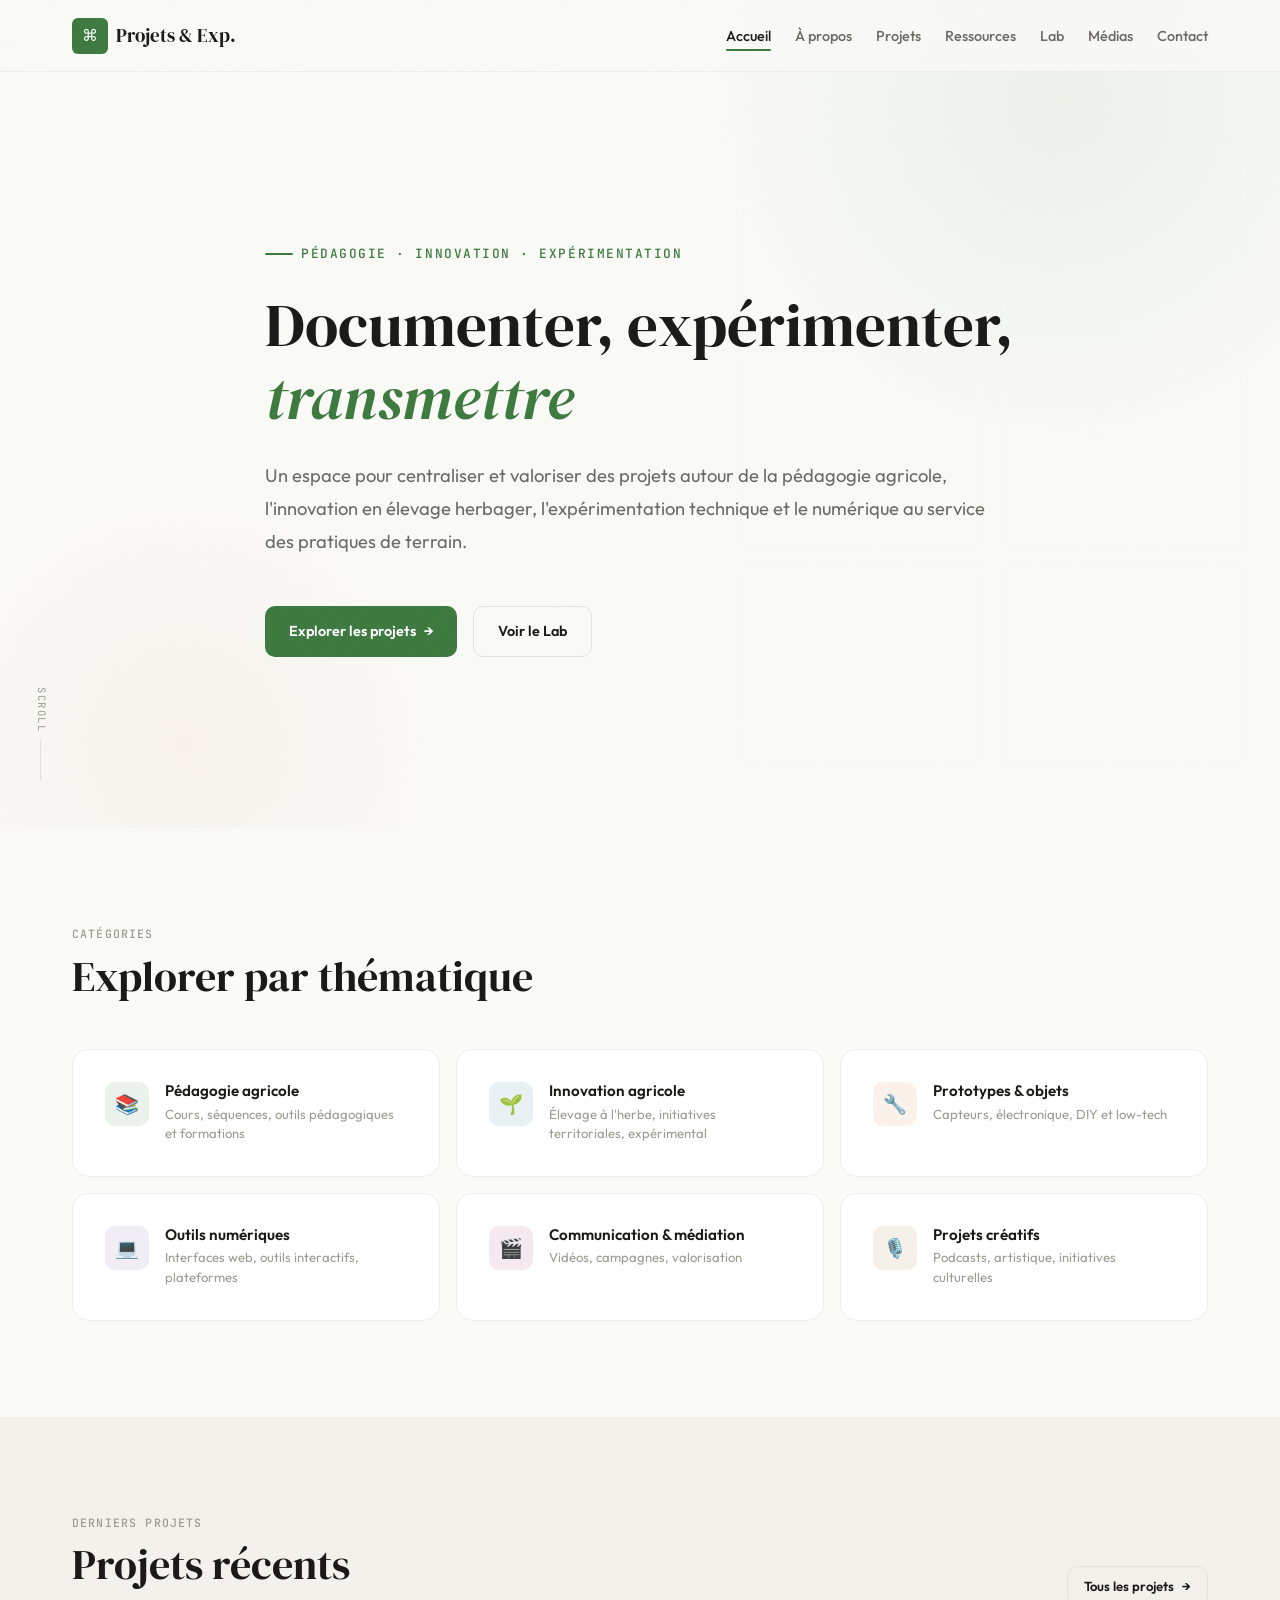
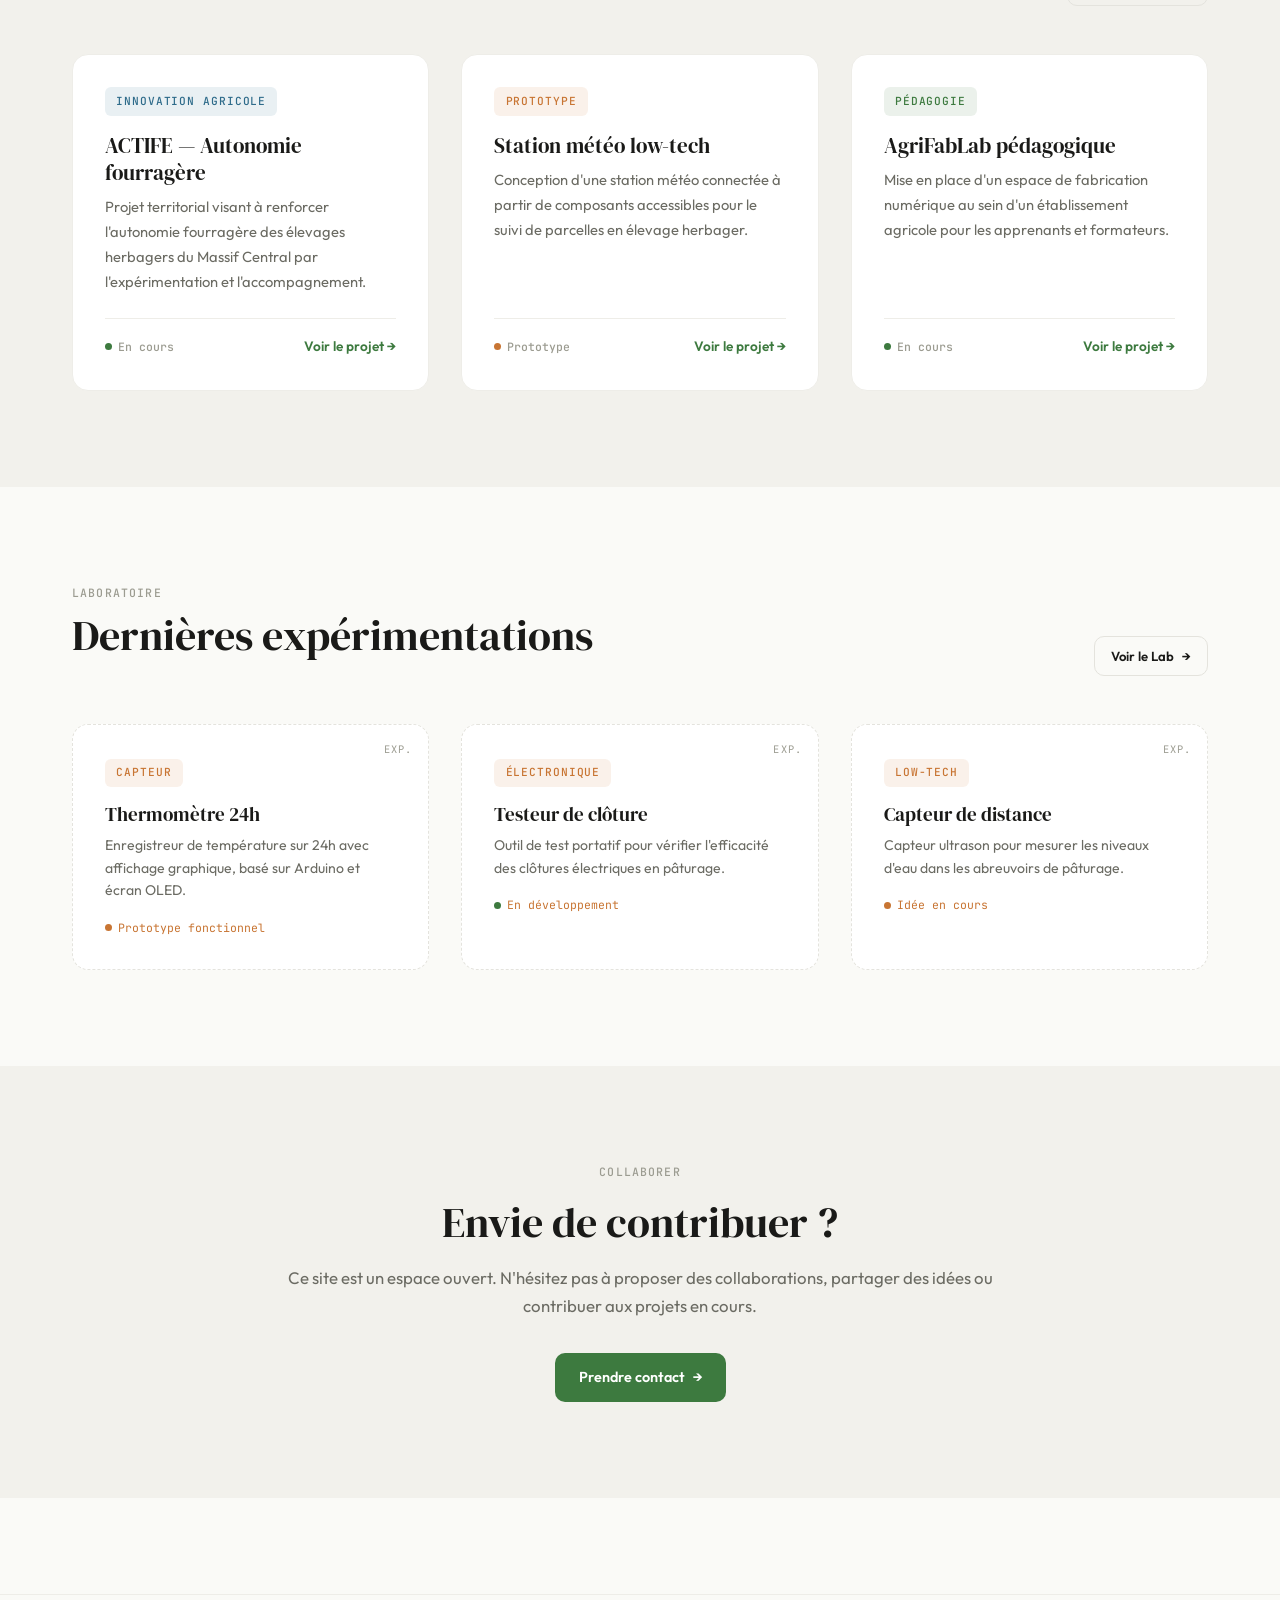
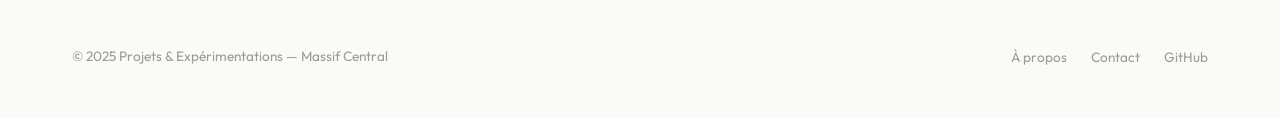
==== index.html @ 82af4fc0 "Add files via upload" ====
<!DOCTYPE html>
<html lang="fr">
<head>
  <meta charset="UTF-8">
  <meta name="viewport" content="width=device-width, initial-scale=1.0">
  <title>Projets & Expérimentations — Pédagogie, Innovation, Agriculture</title>
  <meta name="description" content="Projets autour de la pédagogie agricole, l'innovation en élevage herbager, l'expérimentation technique et le numérique au service de l'agriculture.">
  <link rel="stylesheet" href="style.css">
</head>
<body>

  <nav class="nav">
    <div class="container">
      <a href="index.html" class="nav-logo">
        <div class="logo-icon">⌘</div>
        <span>Projets & Exp.</span>
      </a>
      <ul class="nav-links">
        <li><a href="index.html">Accueil</a></li>
        <li><a href="a-propos.html">À propos</a></li>
        <li><a href="projets.html">Projets</a></li>
        <li><a href="ressources.html">Ressources</a></li>
        <li><a href="lab.html">Lab</a></li>
        <li><a href="medias.html">Médias</a></li>
        <li><a href="contact.html">Contact</a></li>
      </ul>
      <button class="nav-burger" aria-label="Menu"><span></span><span></span><span></span></button>
    </div>
  </nav>

  <!-- Hero -->
  <section class="hero">
    <div class="container">
      <div class="hero-content">
        <div class="hero-eyebrow fade-up">Pédagogie · Innovation · Expérimentation</div>
        <h1 class="fade-up stagger-1">Documenter, expérimenter, <em>transmettre</em></h1>
        <p class="hero-description fade-up stagger-2">
          Un espace pour centraliser et valoriser des projets autour de la pédagogie agricole, 
          l'innovation en élevage herbager, l'expérimentation technique et le numérique 
          au service des pratiques de terrain.
        </p>
        <div class="hero-actions fade-up stagger-3">
          <a href="projets.html" class="btn btn-primary">Explorer les projets <span class="arrow">→</span></a>
          <a href="lab.html" class="btn btn-outline">Voir le Lab</a>
        </div>
      </div>
    </div>
    <div class="hero-grid"><div class="hero-grid-item"></div><div class="hero-grid-item"></div><div class="hero-grid-item"></div><div class="hero-grid-item"></div><div class="hero-grid-item"></div><div class="hero-grid-item"></div></div>
    <div class="scroll-indicator"><span>scroll</span><div class="scroll-line"></div></div>
  </section>

  <!-- Categories -->
  <section class="section">
    <div class="container">
      <div class="section-header fade-up">
        <span class="label">Catégories</span>
        <h2>Explorer par thématique</h2>
      </div>
      <div class="categories-grid">
        <a href="projets.html" class="category-card fade-up stagger-1">
          <div class="category-icon" style="background:rgba(61,122,63,0.1);color:var(--c-tag-pedagogy)">📚</div>
          <div><h4>Pédagogie agricole</h4><p>Cours, séquences, outils pédagogiques et formations</p></div>
        </a>
        <a href="projets.html" class="category-card fade-up stagger-2">
          <div class="category-icon" style="background:rgba(46,107,138,0.1);color:var(--c-tag-innovation)">🌱</div>
          <div><h4>Innovation agricole</h4><p>Élevage à l'herbe, initiatives territoriales, expérimental</p></div>
        </a>
        <a href="lab.html" class="category-card fade-up stagger-3">
          <div class="category-icon" style="background:rgba(200,117,51,0.1);color:var(--c-tag-prototype)">🔧</div>
          <div><h4>Prototypes & objets</h4><p>Capteurs, électronique, DIY et low-tech</p></div>
        </a>
        <a href="projets.html" class="category-card fade-up stagger-4">
          <div class="category-icon" style="background:rgba(107,76,154,0.1);color:var(--c-tag-numeric)">💻</div>
          <div><h4>Outils numériques</h4><p>Interfaces web, outils interactifs, plateformes</p></div>
        </a>
        <a href="medias.html" class="category-card fade-up stagger-5">
          <div class="category-icon" style="background:rgba(138,46,90,0.1);color:var(--c-tag-media)">🎬</div>
          <div><h4>Communication & médiation</h4><p>Vidéos, campagnes, valorisation</p></div>
        </a>
        <a href="projets.html" class="category-card fade-up stagger-6">
          <div class="category-icon" style="background:rgba(154,107,46,0.1);color:var(--c-tag-creative)">🎙️</div>
          <div><h4>Projets créatifs</h4><p>Podcasts, artistique, initiatives culturelles</p></div>
        </a>
      </div>
    </div>
  </section>

  <!-- Projets récents -->
  <section class="section" style="background:var(--c-bg-alt)">
    <div class="container">
      <div class="section-header-row fade-up">
        <div class="section-header" style="margin-bottom:0">
          <span class="label">Derniers projets</span>
          <h2>Projets récents</h2>
        </div>
        <a href="projets.html" class="btn btn-outline btn-sm">Tous les projets <span class="arrow">→</span></a>
      </div>
      <div class="grid-3" style="margin-top:var(--s-2xl)">
        <div class="project-card fade-up stagger-1" style="--card-accent:var(--c-tag-innovation)">
          <span class="card-tag tag-innovation">Innovation agricole</span>
          <h3 class="card-title">ACTIFE — Autonomie fourragère</h3>
          <p class="card-description">Projet territorial visant à renforcer l'autonomie fourragère des élevages herbagers du Massif Central par l'expérimentation et l'accompagnement.</p>
          <div class="card-meta">
            <span class="card-status"><span class="status-dot status-active"></span> En cours</span>
            <a href="projet-detail.html" class="card-link">Voir le projet →</a>
          </div>
        </div>
        <div class="project-card fade-up stagger-2" style="--card-accent:var(--c-tag-prototype)">
          <span class="card-tag tag-prototype">Prototype</span>
          <h3 class="card-title">Station météo low-tech</h3>
          <p class="card-description">Conception d'une station météo connectée à partir de composants accessibles pour le suivi de parcelles en élevage herbager.</p>
          <div class="card-meta">
            <span class="card-status"><span class="status-dot status-prototype"></span> Prototype</span>
            <a href="projet-detail.html" class="card-link">Voir le projet →</a>
          </div>
        </div>
        <div class="project-card fade-up stagger-3" style="--card-accent:var(--c-tag-pedagogy)">
          <span class="card-tag tag-pedagogy">Pédagogie</span>
          <h3 class="card-title">AgriFabLab pédagogique</h3>
          <p class="card-description">Mise en place d'un espace de fabrication numérique au sein d'un établissement agricole pour les apprenants et formateurs.</p>
          <div class="card-meta">
            <span class="card-status"><span class="status-dot status-active"></span> En cours</span>
            <a href="projet-detail.html" class="card-link">Voir le projet →</a>
          </div>
        </div>
      </div>
    </div>
  </section>

  <!-- Lab preview -->
  <section class="section">
    <div class="container">
      <div class="section-header-row fade-up">
        <div class="section-header" style="margin-bottom:0">
          <span class="label">Laboratoire</span>
          <h2>Dernières expérimentations</h2>
        </div>
        <a href="lab.html" class="btn btn-outline btn-sm">Voir le Lab <span class="arrow">→</span></a>
      </div>
      <div class="grid-3" style="margin-top:var(--s-2xl)">
        <div class="lab-card fade-up stagger-1">
          <span class="card-tag">Capteur</span>
          <h4>Thermomètre 24h</h4>
          <p>Enregistreur de température sur 24h avec affichage graphique, basé sur Arduino et écran OLED.</p>
          <div class="lab-status"><span class="status-dot status-prototype"></span> Prototype fonctionnel</div>
        </div>
        <div class="lab-card fade-up stagger-2">
          <span class="card-tag">Électronique</span>
          <h4>Testeur de clôture</h4>
          <p>Outil de test portatif pour vérifier l'efficacité des clôtures électriques en pâturage.</p>
          <div class="lab-status"><span class="status-dot status-active"></span> En développement</div>
        </div>
        <div class="lab-card fade-up stagger-3">
          <span class="card-tag">Low-tech</span>
          <h4>Capteur de distance</h4>
          <p>Capteur ultrason pour mesurer les niveaux d'eau dans les abreuvoirs de pâturage.</p>
          <div class="lab-status"><span class="status-dot status-prototype"></span> Idée en cours</div>
        </div>
      </div>
    </div>
  </section>

  <!-- CTA -->
  <section class="section" style="background:var(--c-bg-alt)">
    <div class="container" style="text-align:center">
      <div class="fade-up">
        <span class="label" style="display:block;margin-bottom:var(--s-md)">Collaborer</span>
        <h2 style="margin-bottom:var(--s-md)">Envie de contribuer ?</h2>
        <p style="color:var(--c-text-secondary);font-size:1.05rem;margin:0 auto var(--s-xl)">
          Ce site est un espace ouvert. N'hésitez pas à proposer des collaborations, 
          partager des idées ou contribuer aux projets en cours.
        </p>
        <a href="contact.html" class="btn btn-primary">Prendre contact <span class="arrow">→</span></a>
      </div>
    </div>
  </section>

  <footer class="footer">
    <div class="container">
      <div class="footer-content">
        <span class="footer-text">© 2025 Projets & Expérimentations — Massif Central</span>
        <ul class="footer-links">
          <li><a href="a-propos.html">À propos</a></li>
          <li><a href="contact.html">Contact</a></li>
          <li><a href="https://github.com" target="_blank" rel="noopener">GitHub</a></li>
        </ul>
      </div>
    </div>
  </footer>

  <script src="main.js"></script>
</body>
</html>
---- style.css ----
@import url('https://fonts.googleapis.com/css2?family=DM+Serif+Display:ital@0;1&family=Outfit:wght@300;400;500;600;700&family=JetBrains+Mono:wght@400;500&display=swap');

:root {
  --c-bg: #FAFAF7;
  --c-bg-alt: #F2F1EC;
  --c-bg-card: #FFFFFF;
  --c-text: #1A1A18;
  --c-text-secondary: #6B6B63;
  --c-text-muted: #9C9C91;
  --c-border: #E4E3DD;
  --c-border-light: #EEEDE8;
  --c-accent: #3D7A3F;
  --c-accent-light: #E8F2E8;
  --c-accent-dark: #2D5A2F;
  --c-highlight: #C87533;
  --c-highlight-light: #FFF3E8;
  --c-tag-pedagogy: #3D7A3F;
  --c-tag-innovation: #2E6B8A;
  --c-tag-prototype: #C87533;
  --c-tag-numeric: #6B4C9A;
  --c-tag-media: #8A2E5A;
  --c-tag-creative: #9A6B2E;
  --f-display: 'DM Serif Display', Georgia, serif;
  --f-body: 'Outfit', system-ui, sans-serif;
  --f-mono: 'JetBrains Mono', monospace;
  --s-xs: 0.25rem; --s-sm: 0.5rem; --s-md: 1rem; --s-lg: 1.5rem;
  --s-xl: 2rem; --s-2xl: 3rem; --s-3xl: 4rem; --s-4xl: 6rem;
  --r-sm: 6px; --r-md: 10px; --r-lg: 16px; --r-xl: 24px;
  --shadow-sm: 0 1px 2px rgba(26,26,24,0.04);
  --shadow-md: 0 4px 12px rgba(26,26,24,0.06);
  --shadow-lg: 0 8px 30px rgba(26,26,24,0.08);
  --shadow-xl: 0 16px 50px rgba(26,26,24,0.1);
  --ease-out: cubic-bezier(0.16, 1, 0.3, 1);
  --ease-spring: cubic-bezier(0.34, 1.56, 0.64, 1);
  --t-fast: 200ms; --t-normal: 350ms; --t-slow: 600ms;
  --max-w: 1200px; --nav-h: 72px;
}

*, *::before, *::after { box-sizing: border-box; margin: 0; padding: 0; }
html { scroll-behavior: smooth; -webkit-font-smoothing: antialiased; -moz-osx-font-smoothing: grayscale; }

body {
  font-family: var(--f-body); font-weight: 400; color: var(--c-text);
  background: var(--c-bg); line-height: 1.7; font-size: 16px; overflow-x: hidden;
}

a { color: inherit; text-decoration: none; transition: color var(--t-fast) var(--ease-out); }
img { max-width: 100%; display: block; }

h1, h2, h3, h4 { font-family: var(--f-display); font-weight: 400; line-height: 1.2; }
h1 { font-size: clamp(2.4rem, 5vw, 3.8rem); }
h2 { font-size: clamp(1.8rem, 3.5vw, 2.6rem); }
h3 { font-size: clamp(1.3rem, 2.5vw, 1.6rem); }
h4 { font-size: 1.15rem; }
p { max-width: 68ch; }

.mono { font-family: var(--f-mono); font-size: 0.85em; letter-spacing: -0.02em; }
.label {
  font-family: var(--f-mono); font-size: 0.72rem; font-weight: 500;
  text-transform: uppercase; letter-spacing: 0.1em; color: var(--c-text-muted);
}

/* Layout */
.container { max-width: var(--max-w); margin: 0 auto; padding: 0 var(--s-xl); }
@media (max-width: 768px) { .container { padding: 0 var(--s-md); } }
.section { padding: var(--s-4xl) 0; }

.grid-2 { display: grid; grid-template-columns: repeat(2, 1fr); gap: var(--s-xl); }
.grid-3 { display: grid; grid-template-columns: repeat(3, 1fr); gap: var(--s-xl); }
@media (max-width: 900px) { .grid-3 { grid-template-columns: repeat(2, 1fr); } }
@media (max-width: 600px) { .grid-2, .grid-3 { grid-template-columns: 1fr; } }

/* ── NAV ── */
.nav {
  position: fixed; top: 0; left: 0; right: 0; height: var(--nav-h); z-index: 100;
  background: rgba(250,250,247,0.85); backdrop-filter: blur(20px); -webkit-backdrop-filter: blur(20px);
  border-bottom: 1px solid var(--c-border-light);
}
.nav .container { display: flex; align-items: center; justify-content: space-between; height: 100%; }

.nav-logo { display: flex; align-items: center; gap: var(--s-sm); font-family: var(--f-display); font-size: 1.2rem; }
.nav-logo .logo-icon {
  width: 36px; height: 36px; background: var(--c-accent); border-radius: var(--r-sm);
  display: flex; align-items: center; justify-content: center; color: white; font-size: 1rem;
}

.nav-links { display: flex; align-items: center; gap: var(--s-lg); list-style: none; }
.nav-links a {
  font-family: var(--f-body); font-size: 0.9rem; font-weight: 500;
  color: var(--c-text-secondary); position: relative; padding: var(--s-xs) 0;
}
.nav-links a::after {
  content: ''; position: absolute; bottom: -2px; left: 0; width: 0; height: 2px;
  background: var(--c-accent); border-radius: 1px; transition: width var(--t-normal) var(--ease-out);
}
.nav-links a:hover, .nav-links a.active { color: var(--c-text); }
.nav-links a:hover::after, .nav-links a.active::after { width: 100%; }

.nav-burger {
  display: none; flex-direction: column; gap: 5px; cursor: pointer;
  padding: var(--s-sm); background: none; border: none;
}
.nav-burger span { width: 22px; height: 2px; background: var(--c-text); border-radius: 2px; transition: all var(--t-normal) var(--ease-out); }

@media (max-width: 768px) {
  .nav-burger { display: flex; }
  .nav-links {
    position: fixed; top: var(--nav-h); left: 0; right: 0; background: var(--c-bg);
    flex-direction: column; padding: var(--s-xl); gap: var(--s-md);
    border-bottom: 1px solid var(--c-border);
    transform: translateY(-120%); transition: transform var(--t-slow) var(--ease-out); opacity: 0;
  }
  .nav-links.open { transform: translateY(0); opacity: 1; }
  .nav-links a { font-size: 1.1rem; }
}

/* ── HERO ── */
.hero {
  min-height: 92vh; display: flex; align-items: center;
  position: relative; overflow: hidden; padding-top: var(--nav-h);
}
.hero::before {
  content: ''; position: absolute; top: -30%; right: -10%; width: 700px; height: 700px;
  background: radial-gradient(ellipse, rgba(61,122,63,0.07) 0%, transparent 70%); pointer-events: none;
}
.hero::after {
  content: ''; position: absolute; bottom: -20%; left: -5%; width: 500px; height: 500px;
  background: radial-gradient(ellipse, rgba(200,117,51,0.05) 0%, transparent 70%); pointer-events: none;
}
.hero-content { position: relative; z-index: 1; max-width: 750px; }
.hero-eyebrow {
  font-family: var(--f-mono); font-size: 0.8rem; font-weight: 500; color: var(--c-accent);
  text-transform: uppercase; letter-spacing: 0.12em; margin-bottom: var(--s-lg);
  display: flex; align-items: center; gap: var(--s-sm);
}
.hero-eyebrow::before { content: ''; width: 28px; height: 2px; background: var(--c-accent); border-radius: 1px; }
.hero h1 { margin-bottom: var(--s-lg); }
.hero h1 em { font-style: italic; color: var(--c-accent); }
.hero-description { font-size: 1.15rem; line-height: 1.8; color: var(--c-text-secondary); margin-bottom: var(--s-2xl); }
.hero-actions { display: flex; gap: var(--s-md); flex-wrap: wrap; }
.hero-grid {
  position: absolute; right: 0; top: var(--nav-h); bottom: 0; width: 45%;
  display: grid; grid-template-columns: 1fr 1fr; grid-template-rows: 1fr 1fr 1fr;
  gap: var(--s-md); padding: var(--s-3xl) var(--s-xl); opacity: 0.12; pointer-events: none;
}
.hero-grid-item { border: 1px dashed var(--c-border); border-radius: var(--r-md); }
@media (max-width: 900px) { .hero-grid { display: none; } }

/* ── BUTTONS ── */
.btn {
  display: inline-flex; align-items: center; gap: var(--s-sm);
  padding: 0.75rem 1.5rem; font-family: var(--f-body); font-size: 0.9rem; font-weight: 600;
  border-radius: var(--r-md); border: none; cursor: pointer;
  transition: all var(--t-normal) var(--ease-out); text-decoration: none;
}
.btn-primary { background: var(--c-accent); color: white; }
.btn-primary:hover { background: var(--c-accent-dark); transform: translateY(-2px); box-shadow: var(--shadow-md); }
.btn-outline { background: transparent; color: var(--c-text); border: 1.5px solid var(--c-border); }
.btn-outline:hover { border-color: var(--c-accent); color: var(--c-accent); transform: translateY(-2px); }
.btn-sm { padding: 0.5rem 1rem; font-size: 0.82rem; }
.btn .arrow { transition: transform var(--t-fast) var(--ease-out); }
.btn:hover .arrow { transform: translateX(3px); }

/* ── SECTION HEADERS ── */
.section-header { margin-bottom: var(--s-2xl); }
.section-header .label { margin-bottom: var(--s-sm); display: block; }
.section-header h2 { margin-bottom: var(--s-md); }
.section-header p { color: var(--c-text-secondary); font-size: 1.05rem; }
.section-header-row { display: flex; justify-content: space-between; align-items: flex-end; flex-wrap: wrap; gap: var(--s-md); }

/* ── PROJECT CARDS ── */
.project-card {
  background: var(--c-bg-card); border: 1px solid var(--c-border-light); border-radius: var(--r-lg);
  padding: var(--s-xl); transition: all var(--t-normal) var(--ease-out);
  display: flex; flex-direction: column; position: relative; overflow: hidden;
}
.project-card::before {
  content: ''; position: absolute; top: 0; left: 0; right: 0; height: 3px;
  background: var(--card-accent, var(--c-accent)); opacity: 0; transition: opacity var(--t-normal) var(--ease-out);
}
.project-card:hover { border-color: var(--c-border); box-shadow: var(--shadow-lg); transform: translateY(-4px); }
.project-card:hover::before { opacity: 1; }

.card-tag {
  font-family: var(--f-mono); font-size: 0.7rem; font-weight: 500; text-transform: uppercase;
  letter-spacing: 0.08em; padding: 0.3rem 0.7rem; border-radius: var(--r-sm);
  display: inline-block; margin-bottom: var(--s-md); width: fit-content;
}
.tag-pedagogy { background: rgba(61,122,63,0.1); color: var(--c-tag-pedagogy); }
.tag-innovation { background: rgba(46,107,138,0.1); color: var(--c-tag-innovation); }
.tag-prototype { background: rgba(200,117,51,0.1); color: var(--c-tag-prototype); }
.tag-numeric { background: rgba(107,76,154,0.1); color: var(--c-tag-numeric); }
.tag-media { background: rgba(138,46,90,0.1); color: var(--c-tag-media); }
.tag-creative { background: rgba(154,107,46,0.1); color: var(--c-tag-creative); }

.card-title { font-family: var(--f-display); font-size: 1.3rem; margin-bottom: var(--s-sm); line-height: 1.3; }
.card-description { color: var(--c-text-secondary); font-size: 0.92rem; line-height: 1.7; flex: 1; margin-bottom: var(--s-lg); }
.card-meta { display: flex; justify-content: space-between; align-items: center; padding-top: var(--s-md); border-top: 1px solid var(--c-border-light); }
.card-status { font-family: var(--f-mono); font-size: 0.72rem; font-weight: 500; display: flex; align-items: center; gap: 6px; color: var(--c-text-muted); }
.status-dot { width: 7px; height: 7px; border-radius: 50%; }
.status-active { background: var(--c-accent); }
.status-prototype { background: var(--c-highlight); }
.status-done { background: var(--c-text-muted); }
.card-link { font-family: var(--f-body); font-size: 0.85rem; font-weight: 600; color: var(--c-accent); display: flex; align-items: center; gap: 4px; }
.card-link:hover { color: var(--c-accent-dark); }

/* ── CATEGORIES ── */
.categories-grid { display: grid; grid-template-columns: repeat(3, 1fr); gap: var(--s-md); }
@media (max-width: 900px) { .categories-grid { grid-template-columns: repeat(2, 1fr); } }
@media (max-width: 600px) { .categories-grid { grid-template-columns: 1fr; } }

.category-card {
  padding: var(--s-xl); border-radius: var(--r-lg); border: 1px solid var(--c-border-light);
  background: var(--c-bg-card); transition: all var(--t-normal) var(--ease-out);
  cursor: pointer; display: flex; align-items: flex-start; gap: var(--s-md);
}
.category-card:hover { border-color: var(--c-accent); box-shadow: var(--shadow-md); transform: translateY(-2px); }
.category-icon {
  width: 44px; height: 44px; border-radius: var(--r-md);
  display: flex; align-items: center; justify-content: center; flex-shrink: 0; font-size: 1.2rem;
}
.category-card h4 { font-family: var(--f-body); font-weight: 600; font-size: 0.95rem; margin-bottom: 4px; }
.category-card p { font-size: 0.82rem; color: var(--c-text-muted); line-height: 1.5; }

/* ── FILTER BAR ── */
.filter-bar { display: flex; gap: var(--s-sm); flex-wrap: wrap; margin-bottom: var(--s-2xl); }
.filter-btn {
  font-family: var(--f-mono); font-size: 0.78rem; font-weight: 500;
  padding: 0.5rem 1rem; border-radius: 100px; border: 1px solid var(--c-border);
  background: transparent; color: var(--c-text-secondary); cursor: pointer;
  transition: all var(--t-fast) var(--ease-out); text-transform: capitalize;
}
.filter-btn:hover { border-color: var(--c-accent); color: var(--c-accent); }
.filter-btn.active { background: var(--c-accent); border-color: var(--c-accent); color: white; }

/* ── RESOURCE CARDS ── */
.resource-card {
  display: flex; align-items: center; gap: var(--s-lg); padding: var(--s-lg);
  border: 1px solid var(--c-border-light); border-radius: var(--r-md);
  background: var(--c-bg-card); transition: all var(--t-normal) var(--ease-out);
}
.resource-card:hover { border-color: var(--c-border); box-shadow: var(--shadow-sm); transform: translateX(4px); }
.resource-icon {
  width: 48px; height: 48px; border-radius: var(--r-md); background: var(--c-bg-alt);
  display: flex; align-items: center; justify-content: center; flex-shrink: 0; font-size: 1.2rem;
}
.resource-info h4 { font-family: var(--f-body); font-weight: 600; font-size: 0.95rem; margin-bottom: 2px; }
.resource-info p { font-size: 0.82rem; color: var(--c-text-muted); }
.resource-type {
  margin-left: auto; font-family: var(--f-mono); font-size: 0.7rem;
  color: var(--c-text-muted); text-transform: uppercase; letter-spacing: 0.05em; flex-shrink: 0;
}

/* ── LAB CARDS ── */
.lab-card {
  background: var(--c-bg-card); border: 1px dashed var(--c-border); border-radius: var(--r-lg);
  padding: var(--s-xl); transition: all var(--t-normal) var(--ease-out); position: relative;
}
.lab-card::after {
  content: 'exp.'; position: absolute; top: var(--s-md); right: var(--s-md);
  font-family: var(--f-mono); font-size: 0.65rem; color: var(--c-text-muted);
  text-transform: uppercase; letter-spacing: 0.1em;
}
.lab-card:hover { border-color: var(--c-highlight); border-style: solid; box-shadow: var(--shadow-md); transform: translateY(-3px); }
.lab-card .card-tag { background: rgba(200,117,51,0.1); color: var(--c-highlight); }
.lab-card h4 { font-family: var(--f-display); font-size: 1.2rem; margin-bottom: var(--s-sm); }
.lab-card p { font-size: 0.88rem; color: var(--c-text-secondary); line-height: 1.6; }
.lab-status { font-family: var(--f-mono); font-size: 0.72rem; color: var(--c-highlight); margin-top: var(--s-md); display: flex; align-items: center; gap: 6px; }

/* ── MEDIA CARDS ── */
.media-card {
  background: var(--c-bg-card); border: 1px solid var(--c-border-light);
  border-radius: var(--r-lg); overflow: hidden; transition: all var(--t-normal) var(--ease-out);
}
.media-card:hover { box-shadow: var(--shadow-lg); transform: translateY(-4px); }
.media-thumb {
  width: 100%; height: 180px; background: var(--c-bg-alt);
  display: flex; align-items: center; justify-content: center;
  font-size: 2.5rem; color: var(--c-text-muted); position: relative;
}
.media-thumb .play-icon {
  width: 56px; height: 56px; border-radius: 50%; background: rgba(255,255,255,0.9);
  display: flex; align-items: center; justify-content: center; font-size: 1.2rem;
  box-shadow: var(--shadow-md); transition: transform var(--t-normal) var(--ease-spring);
}
.media-card:hover .play-icon { transform: scale(1.1); }
.media-body { padding: var(--s-lg); }
.media-body h4 { font-family: var(--f-display); font-size: 1.15rem; margin-bottom: var(--s-xs); }
.media-body p { font-size: 0.85rem; color: var(--c-text-secondary); line-height: 1.6; }
.media-meta { font-family: var(--f-mono); font-size: 0.7rem; color: var(--c-text-muted); margin-top: var(--s-sm); display: flex; gap: var(--s-md); }

/* ── ABOUT ── */
.about-hero { padding-top: calc(var(--nav-h) + var(--s-4xl)); padding-bottom: var(--s-3xl); }
.about-content { display: grid; grid-template-columns: 1fr 1.4fr; gap: var(--s-3xl); align-items: start; }
@media (max-width: 768px) { .about-content { grid-template-columns: 1fr; } }
.about-sidebar { position: sticky; top: calc(var(--nav-h) + var(--s-xl)); }
.about-avatar {
  width: 100%; aspect-ratio: 1; border-radius: var(--r-xl); background: var(--c-bg-alt);
  display: flex; align-items: center; justify-content: center; font-size: 4rem;
  margin-bottom: var(--s-xl); border: 1px solid var(--c-border-light);
}
.about-details { display: flex; flex-direction: column; gap: var(--s-md); }
.about-detail { display: flex; gap: var(--s-md); align-items: flex-start; }
.about-detail-icon {
  width: 36px; height: 36px; border-radius: var(--r-sm); background: var(--c-accent-light);
  display: flex; align-items: center; justify-content: center; flex-shrink: 0; font-size: 0.9rem;
}
.about-detail-text .label { display: block; margin-bottom: 2px; }
.about-detail-text span { font-size: 0.92rem; font-weight: 500; }
.about-text h3 { margin-top: var(--s-2xl); margin-bottom: var(--s-md); }
.about-text h3:first-child { margin-top: 0; }
.about-text p { color: var(--c-text-secondary); margin-bottom: var(--s-md); font-size: 1.02rem; }

.values-grid { display: grid; grid-template-columns: 1fr 1fr; gap: var(--s-md); margin-top: var(--s-lg); }
@media (max-width: 600px) { .values-grid { grid-template-columns: 1fr; } }
.value-item { padding: var(--s-lg); border: 1px solid var(--c-border-light); border-radius: var(--r-md); background: var(--c-bg-card); }
.value-item h4 { font-family: var(--f-body); font-weight: 600; font-size: 0.95rem; margin-bottom: 4px; }
.value-item p { font-size: 0.85rem; color: var(--c-text-muted); }

/* ── CONTACT ── */
.contact-grid { display: grid; grid-template-columns: 1fr 1.2fr; gap: var(--s-3xl); align-items: start; }
@media (max-width: 768px) { .contact-grid { grid-template-columns: 1fr; } }
.contact-info h3 { margin-bottom: var(--s-md); }
.contact-info p { color: var(--c-text-secondary); margin-bottom: var(--s-xl); }
.contact-methods { display: flex; flex-direction: column; gap: var(--s-md); }
.contact-method {
  display: flex; align-items: center; gap: var(--s-md); padding: var(--s-md);
  border: 1px solid var(--c-border-light); border-radius: var(--r-md);
  transition: all var(--t-fast) var(--ease-out);
}
.contact-method:hover { border-color: var(--c-accent); }
.contact-method-icon {
  width: 40px; height: 40px; border-radius: var(--r-sm); background: var(--c-accent-light);
  display: flex; align-items: center; justify-content: center; flex-shrink: 0;
}
.form-group { margin-bottom: var(--s-lg); }
.form-group label { display: block; font-family: var(--f-body); font-size: 0.88rem; font-weight: 600; margin-bottom: var(--s-sm); }
.form-group input, .form-group textarea, .form-group select {
  width: 100%; padding: 0.8rem 1rem; font-family: var(--f-body); font-size: 0.92rem;
  border: 1.5px solid var(--c-border); border-radius: var(--r-md);
  background: var(--c-bg-card); color: var(--c-text);
  transition: border-color var(--t-fast) var(--ease-out); outline: none;
}
.form-group input:focus, .form-group textarea:focus, .form-group select:focus {
  border-color: var(--c-accent); box-shadow: 0 0 0 3px var(--c-accent-light);
}
.form-group textarea { min-height: 140px; resize: vertical; }
.form-row { display: grid; grid-template-columns: 1fr 1fr; gap: var(--s-md); }
@media (max-width: 600px) { .form-row { grid-template-columns: 1fr; } }

/* ── PAGE HEADERS ── */
.page-header {
  padding-top: calc(var(--nav-h) + var(--s-3xl)); padding-bottom: var(--s-2xl);
  border-bottom: 1px solid var(--c-border-light); margin-bottom: var(--s-2xl);
}
.page-header .label { margin-bottom: var(--s-sm); display: block; }
.page-header p { color: var(--c-text-secondary); font-size: 1.1rem; margin-top: var(--s-md); }

/* ── PROJECT DETAIL ── */
.project-detail-header { padding-top: calc(var(--nav-h) + var(--s-3xl)); padding-bottom: var(--s-2xl); }
.project-detail-meta { display: flex; gap: var(--s-md); align-items: center; flex-wrap: wrap; margin-bottom: var(--s-lg); }
.project-detail-body { display: grid; grid-template-columns: 1fr 300px; gap: var(--s-3xl); align-items: start; }
@media (max-width: 768px) { .project-detail-body { grid-template-columns: 1fr; } }
.project-detail-content h3 { margin-top: var(--s-2xl); margin-bottom: var(--s-md); }
.project-detail-content p { color: var(--c-text-secondary); margin-bottom: var(--s-md); font-size: 1rem; line-height: 1.8; }
.project-sidebar { position: sticky; top: calc(var(--nav-h) + var(--s-xl)); }
.sidebar-block {
  padding: var(--s-lg); border: 1px solid var(--c-border-light); border-radius: var(--r-md);
  margin-bottom: var(--s-md); background: var(--c-bg-card);
}
.sidebar-block h4 {
  font-family: var(--f-mono); font-size: 0.72rem; font-weight: 500;
  text-transform: uppercase; letter-spacing: 0.1em; color: var(--c-text-muted); margin-bottom: var(--s-md);
}
.sidebar-block ul { list-style: none; display: flex; flex-direction: column; gap: var(--s-sm); }
.sidebar-block li { font-size: 0.9rem; color: var(--c-text-secondary); display: flex; align-items: center; gap: var(--s-sm); }
.tech-tag {
  font-family: var(--f-mono); font-size: 0.75rem; padding: 0.25rem 0.6rem;
  border-radius: var(--r-sm); background: var(--c-bg-alt); color: var(--c-text-secondary); display: inline-block;
}

/* ── FOOTER ── */
.footer { margin-top: var(--s-4xl); padding: var(--s-2xl) 0; border-top: 1px solid var(--c-border-light); }
.footer-content { display: flex; justify-content: space-between; align-items: center; flex-wrap: wrap; gap: var(--s-md); }
.footer-text { font-size: 0.85rem; color: var(--c-text-muted); }
.footer-links { display: flex; gap: var(--s-lg); list-style: none; }
.footer-links a { font-size: 0.85rem; color: var(--c-text-muted); }
.footer-links a:hover { color: var(--c-accent); }

/* ── ANIMATIONS ── */
.fade-up {
  opacity: 0; transform: translateY(24px);
  transition: opacity var(--t-slow) var(--ease-out), transform var(--t-slow) var(--ease-out);
}
.fade-up.visible { opacity: 1; transform: translateY(0); }
.stagger-1 { transition-delay: 80ms; }
.stagger-2 { transition-delay: 160ms; }
.stagger-3 { transition-delay: 240ms; }
.stagger-4 { transition-delay: 320ms; }
.stagger-5 { transition-delay: 400ms; }
.stagger-6 { transition-delay: 480ms; }

/* Grain overlay */
body::after {
  content: ''; position: fixed; top: 0; left: 0; right: 0; bottom: 0;
  pointer-events: none; z-index: 9999; opacity: 0.025;
  background-image: url("data:image/svg+xml,%3Csvg viewBox='0 0 256 256' xmlns='http://www.w3.org/2000/svg'%3E%3Cfilter id='noise'%3E%3CfeTurbulence type='fractalNoise' baseFrequency='0.9' numOctaves='4' stitchTiles='stitch'/%3E%3C/filter%3E%3Crect width='100%25' height='100%25' filter='url(%23noise)'/%3E%3C/svg%3E");
  background-repeat: repeat; background-size: 256px 256px;
}

/* Scroll indicator */
.scroll-indicator { position: absolute; bottom: var(--s-2xl); left: var(--s-xl); display: flex; flex-direction: column; align-items: center; gap: var(--s-sm); }
.scroll-indicator span { font-family: var(--f-mono); font-size: 0.65rem; text-transform: uppercase; letter-spacing: 0.15em; color: var(--c-text-muted); writing-mode: vertical-lr; }
.scroll-line { width: 1px; height: 40px; background: var(--c-border); position: relative; overflow: hidden; }
.scroll-line::after { content: ''; position: absolute; top: -100%; left: 0; width: 100%; height: 50%; background: var(--c-accent); animation: scrollDown 2s var(--ease-out) infinite; }
@keyframes scrollDown { 0% { top: -50%; } 100% { top: 150%; } }
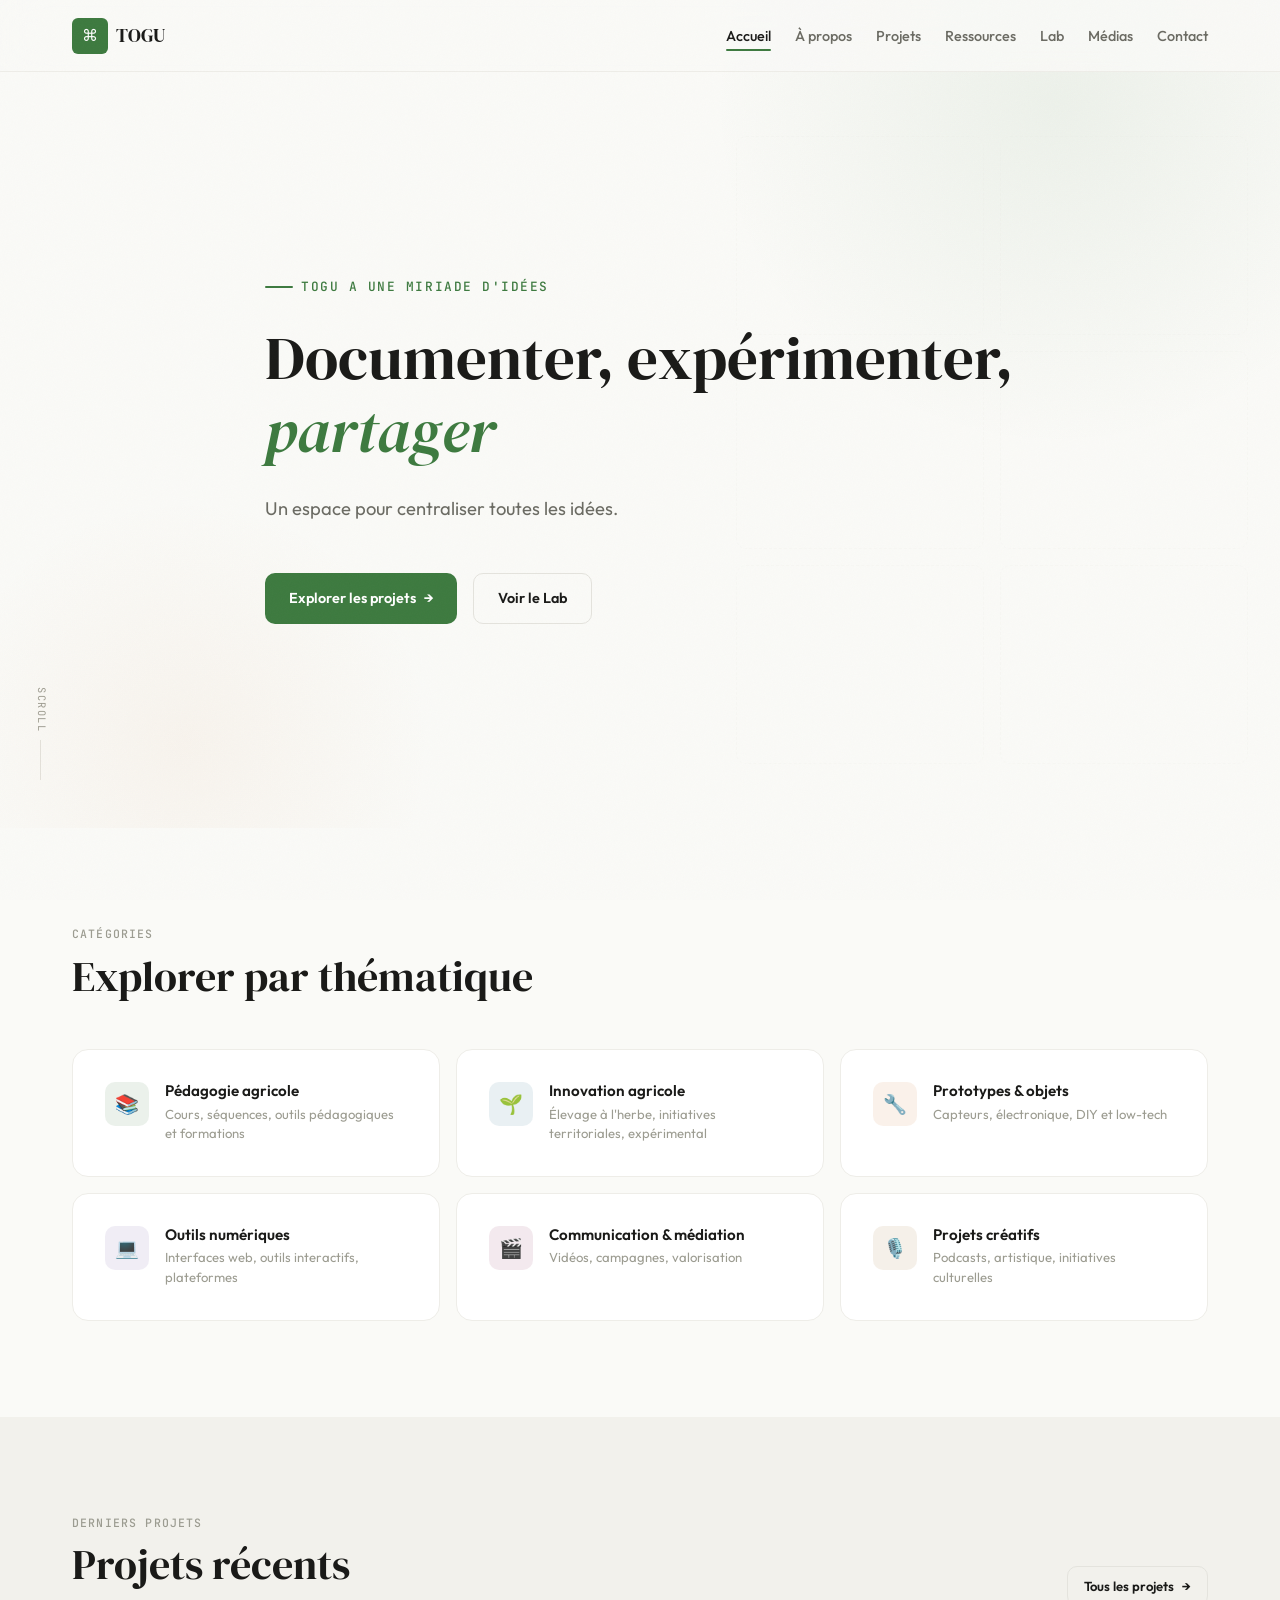
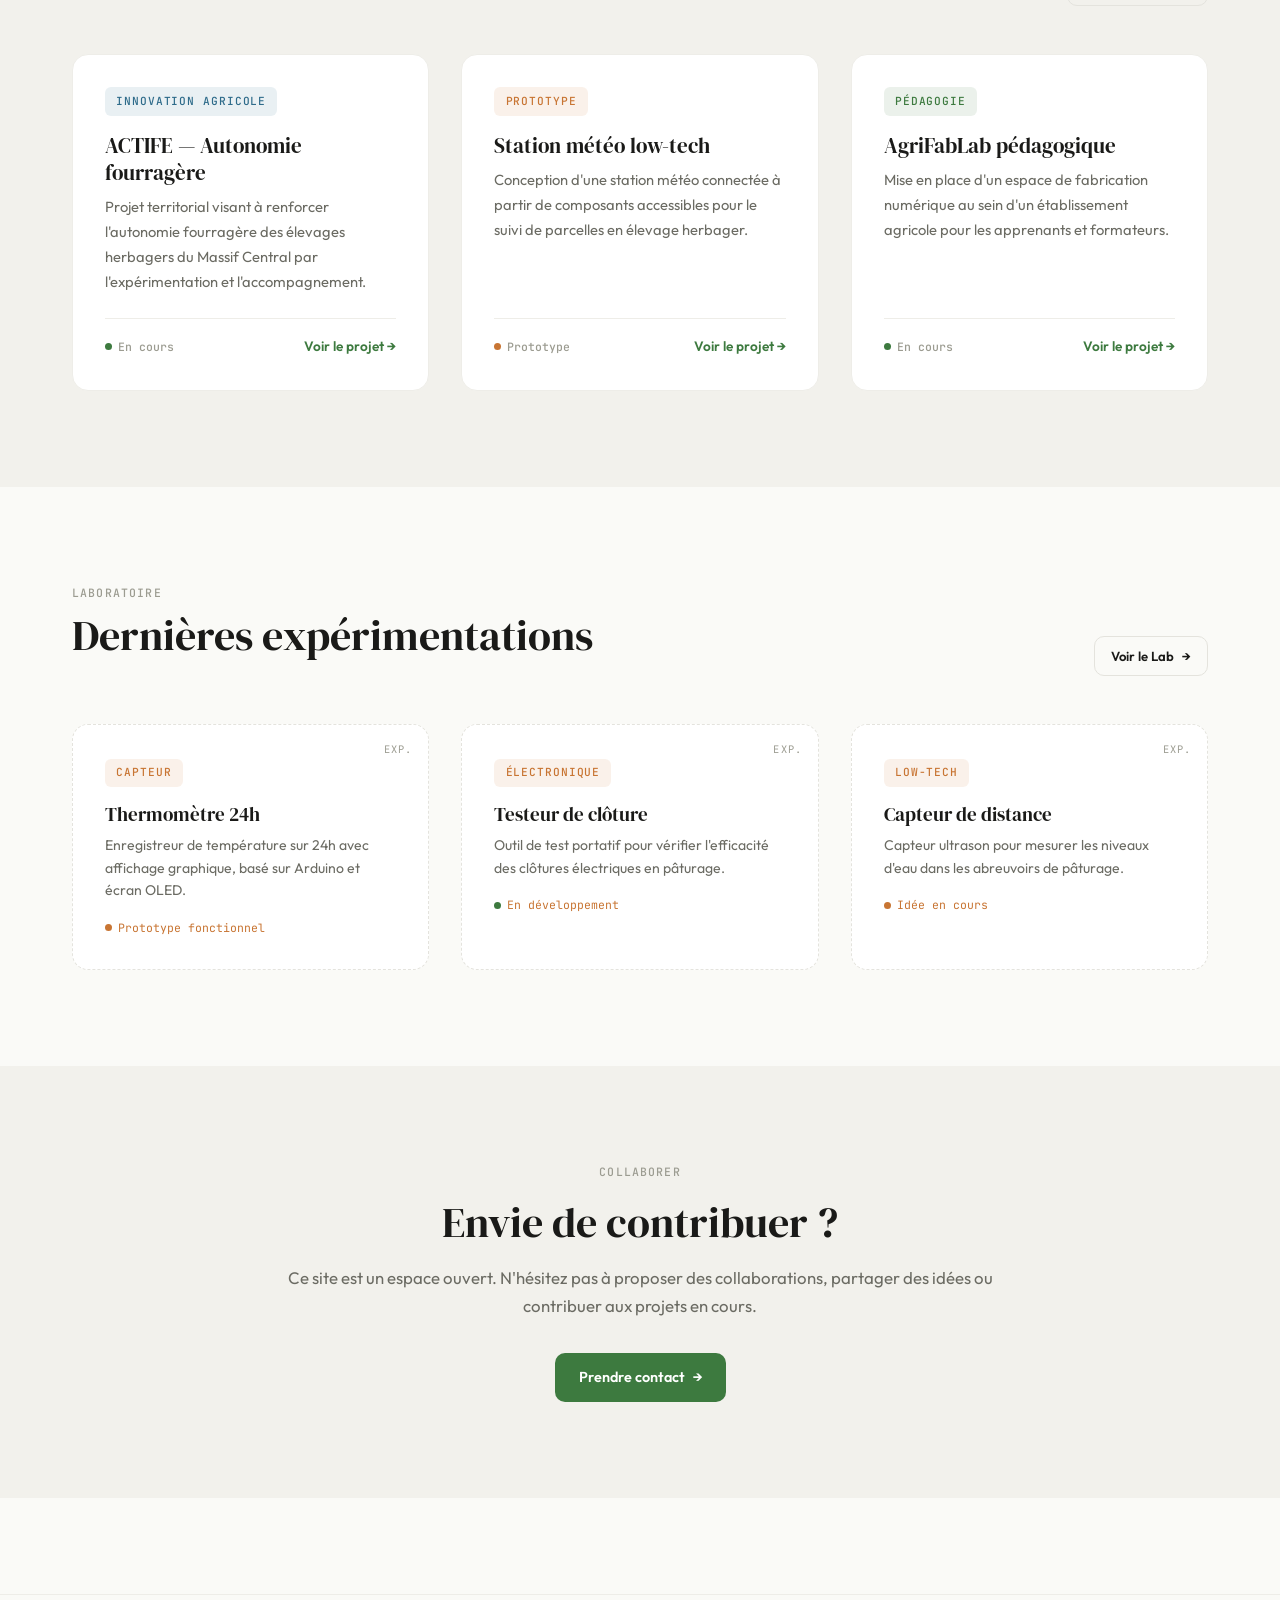
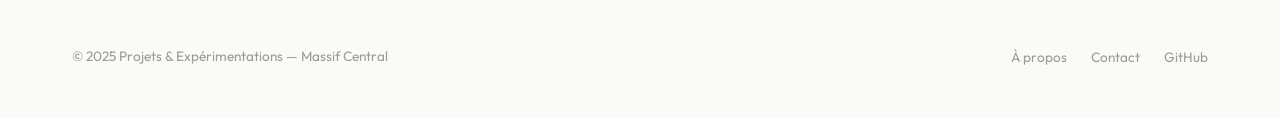
==== commit db734f33: "Update index.html" ====
--- a/index.html
+++ b/index.html
@@ -3,7 +3,7 @@
 <head>
   <meta charset="UTF-8">
   <meta name="viewport" content="width=device-width, initial-scale=1.0">
-  <title>Projets & Expérimentations — Pédagogie, Innovation, Agriculture</title>
+  <title>TOGU</title>
   <meta name="description" content="Projets autour de la pédagogie agricole, l'innovation en élevage herbager, l'expérimentation technique et le numérique au service de l'agriculture.">
   <link rel="stylesheet" href="style.css">
 </head>
@@ -13,7 +13,7 @@
     <div class="container">
       <a href="index.html" class="nav-logo">
         <div class="logo-icon">⌘</div>
-        <span>Projets & Exp.</span>
+        <span>TOGU</span>
       </a>
       <ul class="nav-links">
         <li><a href="index.html">Accueil</a></li>
@@ -32,12 +32,10 @@
   <section class="hero">
     <div class="container">
       <div class="hero-content">
-        <div class="hero-eyebrow fade-up">Pédagogie · Innovation · Expérimentation</div>
-        <h1 class="fade-up stagger-1">Documenter, expérimenter, <em>transmettre</em></h1>
+        <div class="hero-eyebrow fade-up">Togu a une miriade d'idées</div>
+        <h1 class="fade-up stagger-1">Documenter, expérimenter, <em>partager</em></h1>
         <p class="hero-description fade-up stagger-2">
-          Un espace pour centraliser et valoriser des projets autour de la pédagogie agricole, 
-          l'innovation en élevage herbager, l'expérimentation technique et le numérique 
-          au service des pratiques de terrain.
+          Un espace pour centraliser toutes les idées.
         </p>
         <div class="hero-actions fade-up stagger-3">
           <a href="projets.html" class="btn btn-primary">Explorer les projets <span class="arrow">→</span></a>
